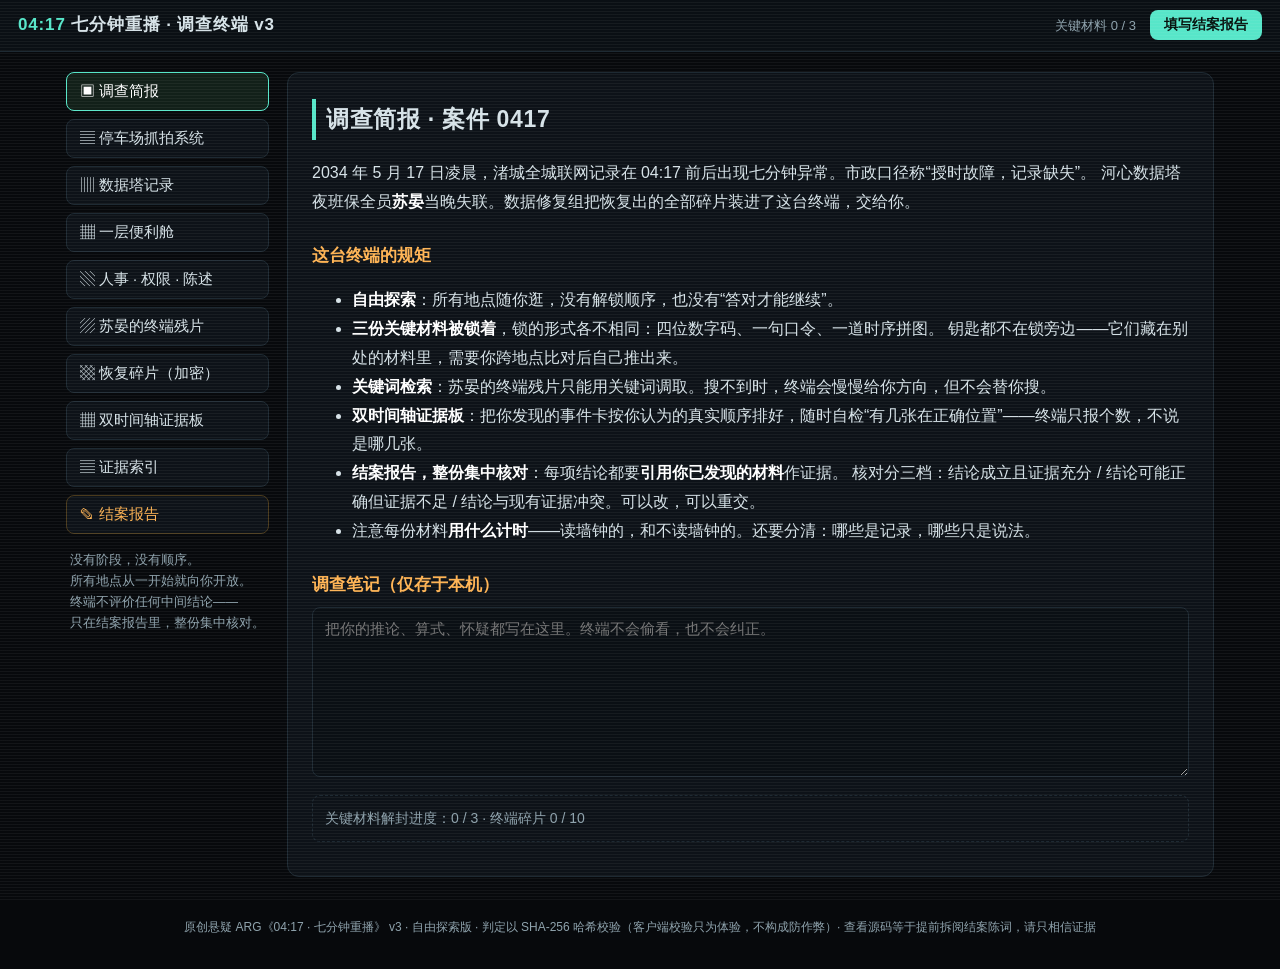
==== v3/index.html @ d012309f "Archive v3 under v3/ (same single file as root)" ====
<!DOCTYPE html>
<html lang="zh-CN">
<head>
<meta charset="UTF-8">
<meta name="viewport" content="width=device-width, initial-scale=1.0">
<title>04:17 ｜ 七分钟重播 v3 —— 自由探索式悬疑 ARG</title>
<style>
:root{
  --bg:#07090c; --panel:#0d1218; --line:#1e2a33; --ink:#d7e3e8; --dim:#8fa3ad;
  --teal:#57e6c9; --amber:#ffb454; --bad:#ff6b6b; --ok:#7dff9a; --mid:#ffd97a;
}
*{box-sizing:border-box}
body{margin:0;background:var(--bg);color:var(--ink);
  font-family:"Noto Serif SC","Songti SC","Noto Sans SC","PingFang SC","Microsoft YaHei",sans-serif;line-height:1.8}
.mono,table,input,pre,.brand,.nav,.btn,.opt,.chip{font-family:ui-monospace,"Noto Sans SC","PingFang SC",sans-serif}
.scanlines{position:fixed;inset:0;pointer-events:none;z-index:9;opacity:.05;
  background:repeating-linear-gradient(0deg,#fff 0 1px,transparent 1px 3px)}
.topbar{position:sticky;top:0;z-index:5;display:flex;justify-content:space-between;align-items:center;
  gap:12px;flex-wrap:wrap;background:#0a0f14;border-bottom:1px solid var(--line);padding:10px 18px}
.brand{font-weight:700;letter-spacing:.05em;font-size:17px}
.brand .clock{color:var(--teal);display:inline-block;min-width:5ch}
.brand .clock.glitching{color:var(--amber);text-shadow:2px 0 var(--bad),-2px 0 var(--teal);transform:skewX(-7deg)}
.topmeta{display:flex;gap:14px;align-items:center;color:var(--dim);font-size:13px}
.shell{display:flex;gap:18px;max-width:1180px;margin:0 auto;padding:20px 16px 40px;align-items:flex-start}
.side{display:flex;flex-direction:column;gap:8px;min-width:198px;position:sticky;top:64px}
.nav{text-align:left;background:var(--panel);color:var(--ink);border:1px solid var(--line);
  border-radius:8px;padding:9px 13px;font-size:14.5px;cursor:pointer}
.nav:hover{border-color:var(--teal)}
.nav.on{border-color:var(--teal);background:#122019;color:#fff}
.nav.warn{border-color:#4a3a1c;color:var(--amber)}
.side-note{color:var(--dim);font-size:12.5px;line-height:1.7;padding:8px 4px}
.main{flex:1;min-width:0;background:var(--panel);border:1px solid var(--line);border-radius:12px;padding:26px 24px}
.hidden{display:none!important}
h2{margin-top:0;font-size:23px;border-left:4px solid var(--teal);padding-left:10px;letter-spacing:.03em}
h3{font-size:16.5px;color:var(--amber);margin:24px 0 8px}
p{margin:8px 0}
.note{color:var(--dim);font-size:14px;border:1px dashed var(--line);border-radius:8px;padding:10px 12px}
strong{color:#fff}
textarea{width:100%;background:#0a0f14;border:1px solid var(--line);border-radius:8px;color:var(--ink);
  padding:10px 12px;font-size:14.5px;resize:vertical;line-height:1.7}
textarea:focus{outline:none;border-color:var(--teal)}
.table-scroll{overflow-x:auto;-webkit-overflow-scrolling:touch}
table{border-collapse:collapse;width:100%;font-size:13.5px;min-width:480px}
th,td{border:1px solid var(--line);padding:7px 9px;text-align:center}
th{background:#111a21;color:var(--teal)}
td.l,th.l{text-align:left}
.doc{background:#0a0f14;border:1px solid var(--line);border-radius:8px;padding:12px 16px;margin:10px 0}
.doc.inner{background:#0d141b}
.doc-title{color:var(--teal);font-size:13px;letter-spacing:.08em;margin:0 0 6px}
.doc p{margin:4px 0}
pre{white-space:pre-wrap;font-size:13.5px;margin:4px 0;line-height:1.65}
.options{display:grid;gap:8px}
.opt{text-align:left;background:#0a0f14;color:var(--ink);border:1px solid var(--line);
  border-radius:8px;padding:10px 14px;font-size:15px;cursor:pointer;line-height:1.6}
.opt:hover{border-color:var(--teal)}
.opt.sel{border-color:var(--teal);background:#122019;color:#fff}
.answer-row{display:flex;gap:10px;flex-wrap:wrap;align-items:center;margin:8px 0}
input{background:#0a0f14;border:1px solid var(--line);border-radius:8px;color:#fff;
  padding:10px 14px;font-size:16px;width:230px}
input:focus{outline:none;border-color:var(--teal)}
.btn{background:var(--teal);color:#06110d;border:0;border-radius:8px;
  padding:10px 22px;font-size:15px;font-weight:700;cursor:pointer}
.btn.small{padding:6px 14px;font-size:13.5px}
.btn.ghost{background:transparent;color:var(--dim);border:1px solid var(--line);font-weight:400}
.btn:hover{filter:brightness(1.1)}
button:focus-visible,input:focus-visible,textarea:focus-visible{outline:2px solid var(--amber);outline-offset:2px}
.btn-row{display:flex;gap:10px;margin-top:14px;flex-wrap:wrap}
.feedback{min-height:1.6em;font-weight:700}
.feedback.ok{color:var(--ok)} .feedback.err{color:var(--bad)} .feedback.mid{color:var(--mid)}
.hint{color:var(--amber);font-size:14px;border-left:3px solid var(--amber);padding-left:10px}
.ok-line{color:var(--ok);font-weight:700}
.seq-grid{display:grid;grid-template-columns:repeat(auto-fit,minmax(180px,1fr));gap:10px;margin:10px 0}
.seq-card{position:relative;background:#0a0f14;color:var(--ink);border:1px solid var(--line);
  border-radius:10px;padding:14px 12px;font-size:14.5px;cursor:pointer;text-align:left;line-height:1.55}
.seq-card span{color:var(--dim);font-size:12.5px}
.seq-card:hover{border-color:var(--teal)}
.seq-card.picked{border-color:var(--amber);background:#1a1408}
.seq-card .ord{position:absolute;top:6px;right:10px;color:var(--amber);font-weight:800;font-size:18px}
.frag{border-left:3px solid var(--teal)}
/* 证据引用 chips */
.cite-box{border:1px solid var(--line);border-radius:8px;padding:10px 12px;margin:8px 0 4px;background:#0a0f14}
.cite-box .cite-title{color:var(--dim);font-size:13px;margin:0 0 8px}
.chips{display:flex;flex-wrap:wrap;gap:7px}
.chip{background:#0d141b;color:var(--ink);border:1px solid var(--line);border-radius:999px;
  padding:4px 12px;font-size:13px;cursor:pointer}
.chip:hover{border-color:var(--teal)}
.chip.sel{border-color:var(--teal);background:#122019;color:#fff}
.chip:disabled{opacity:.38;cursor:not-allowed;text-decoration:line-through}
/* 时间轴 */
.lanes{border:1px solid var(--line);border-radius:10px;padding:12px 14px;background:#0a0f14;font-size:13.5px}
.lane{display:flex;align-items:center;gap:8px;margin:6px 0;flex-wrap:wrap}
.lane .tag{min-width:74px;color:var(--teal);font-weight:700}
.seg{border:1px solid var(--line);border-radius:6px;padding:2px 9px;color:var(--dim)}
.seg.hot{border-color:var(--amber);color:var(--amber)}
.seg.jump{border-color:var(--bad);color:var(--bad)}
.tl-grid{display:grid;grid-template-columns:repeat(auto-fit,minmax(200px,1fr));gap:10px;margin:10px 0}
.tl-card{background:#0a0f14;color:var(--ink);border:1px solid var(--line);border-radius:10px;
  padding:12px;font-size:14px;cursor:pointer;text-align:left;line-height:1.55}
.tl-card small{color:var(--dim);display:block;margin-top:4px;font-size:12.5px}
.tl-card:hover{border-color:var(--teal)}
.tl-card.placed{opacity:.35}
.tl-strip{display:flex;flex-direction:column;gap:8px;margin:10px 0}
.tl-item{display:flex;gap:10px;align-items:baseline;background:#101820;border:1px solid var(--amber);
  border-radius:8px;padding:9px 12px;font-size:14px;cursor:pointer;text-align:left;color:var(--ink);width:100%}
.tl-item .n{color:var(--amber);font-weight:800}
.tl-item small{color:var(--dim)}
/* 证据索引 */
.idx-row{display:flex;justify-content:space-between;gap:10px;border:1px solid var(--line);
  border-radius:8px;padding:9px 13px;margin:6px 0;font-size:14.5px;background:#0a0f14;flex-wrap:wrap}
.idx-row .st{font-size:12.5px;border-radius:999px;padding:1px 10px;border:1px solid var(--line);color:var(--dim)}
.idx-row .st.got{color:var(--ok);border-color:#2c5c3a}
.idx-row .st.lock{color:var(--amber);border-color:#4a3a1c}
/* 结案 */
.result-item{padding:9px 13px;border:1px solid var(--line);border-radius:8px;margin:6px 0;font-size:14.5px}
.result-item.ok{border-color:#2c5c3a;color:var(--ok)}
.result-item.mid{border-color:#5c532c;color:var(--mid)}
.result-item.no{border-color:#5c2c2c;color:var(--bad)}
.finale-box{border:2px solid var(--teal);border-radius:12px;padding:22px;margin-top:18px;background:#0c1712;position:relative}
.finale-box h3{color:var(--teal);margin-top:0}
.seal{display:inline-block;border:2px solid var(--amber);color:var(--amber);border-radius:8px;
  padding:6px 16px;font-weight:800;letter-spacing:.12em;transform:rotate(-2deg);margin:10px 0}
.verdict{border:1px solid var(--teal);border-radius:8px;padding:12px 16px;background:#0e1a15}
.foot{text-align:center;color:var(--dim);font-size:12px;padding:0 16px 30px}
@media (max-width:760px){
  .shell{flex-direction:column;padding:12px 10px 30px}
  .side{flex-direction:row;flex-wrap:nowrap;overflow-x:auto;position:static;min-width:0;width:100%;padding-bottom:4px}
  .nav{white-space:nowrap}
  .side-note{display:none}
  .main{padding:18px 14px;width:100%}
  table{min-width:440px}
  input{width:170px}
}
@media (prefers-reduced-motion: reduce){
  .scanlines{display:none}
}
</style>
</head>
<body>
<div class="scanlines" aria-hidden="true"></div>

<header class="topbar">
  <div class="brand"><span class="clock" id="title-clock">04:17</span> 七分钟重播 · 调查终端 v3</div>
  <div class="topmeta">
    <span id="mat-count">关键材料 0 / 3</span>
    <button class="btn small" data-goto="report">填写结案报告</button>
  </div>
</header>

<div class="shell">
  <nav class="side" aria-label="调查地点">
    <button class="nav on" data-goto="home">▣ 调查简报</button>
    <button class="nav" data-goto="parking">▤ 停车场抓拍系统</button>
    <button class="nav" data-goto="tower">▥ 数据塔记录</button>
    <button class="nav" data-goto="store">▦ 一层便利舱</button>
    <button class="nav" data-goto="people">▧ 人事 · 权限 · 陈述</button>
    <button class="nav" data-goto="messages">▨ 苏晏的终端残片</button>
    <button class="nav" data-goto="fragments">▩ 恢复碎片（加密）</button>
    <button class="nav" data-goto="timeline">▦ 双时间轴证据板</button>
    <button class="nav" data-goto="index">▤ 证据索引</button>
    <button class="nav warn" data-goto="report">✎ 结案报告</button>
    <div class="side-note">没有阶段，没有顺序。<br>所有地点从一开始就向你开放。<br>终端不评价任何中间结论——<br>只在结案报告里，整份集中核对。</div>
  </nav>

  <main class="main">

    <!-- ===== 简报 ===== -->
    <section class="view" id="view-home">
      <h2>调查简报 · 案件 0417</h2>
      <p>2034 年 5 月 17 日凌晨，渚城全城联网记录在 04:17 前后出现七分钟异常。市政口径称“授时故障，记录缺失”。
      河心数据塔夜班保全员<strong>苏晏</strong>当晚失联。数据修复组把恢复出的全部碎片装进了这台终端，交给你。</p>
      <h3>这台终端的规矩</h3>
      <ul>
        <li><strong>自由探索</strong>：所有地点随你逛，没有解锁顺序，也没有“答对才能继续”。</li>
        <li><strong>三份关键材料被锁着</strong>，锁的形式各不相同：四位数字码、一句口令、一道时序拼图。
        钥匙都不在锁旁边——它们藏在别处的材料里，需要你跨地点比对后自己推出来。</li>
        <li><strong>关键词检索</strong>：苏晏的终端残片只能用关键词调取。搜不到时，终端会慢慢给你方向，但不会替你搜。</li>
        <li><strong>双时间轴证据板</strong>：把你发现的事件卡按你认为的真实顺序排好，随时自检“有几张在正确位置”——终端只报个数，不说是哪几张。</li>
        <li><strong>结案报告，整份集中核对</strong>：每项结论都要<strong>引用你已发现的材料</strong>作证据。
        核对分三档：结论成立且证据充分 / 结论可能正确但证据不足 / 结论与现有证据冲突。可以改，可以重交。</li>
        <li>注意每份材料<strong>用什么计时</strong>——读墙钟的，和不读墙钟的。还要分清：哪些是记录，哪些只是说法。</li>
      </ul>
      <h3>调查笔记（仅存于本机）</h3>
      <textarea id="notes" rows="6" placeholder="把你的推论、算式、怀疑都写在这里。终端不会偷看，也不会纠正。" aria-label="调查笔记"></textarea>
      <p class="note" id="home-status">关键材料解封进度：0 / 3</p>
    </section>

    <!-- ===== 停车场 ===== -->
    <section class="view hidden" id="view-parking">
      <h2>停车场抓拍系统 · 塔下出口</h2>
      <p class="note">照片序号按快门实际触发顺序排列，连续无缺号。入场时刻由入口闸机打印在票卡上；
      票面时长由票卡芯片内的<strong>单调计时器</strong>独立记录，不读取出口墙钟。出口水印时间来自联网监控系统。</p>
      <div class="table-scroll">
      <table>
        <thead><tr><th>照片序号</th><th>车尾号</th><th>入场时刻</th><th>出口水印时间</th><th>票面时长</th></tr></thead>
        <tbody>
          <tr><td>#441</td><td>314</td><td>02:04</td><td>04:05</td><td>2 小时 01 分</td></tr>
          <tr><td>#442</td><td>902</td><td>03:31</td><td>04:13</td><td>0 小时 42 分</td></tr>
          <tr><td>#443</td><td>677</td><td>01:52</td><td>04:18</td><td>2 小时 26 分</td></tr>
          <tr><td>#444</td><td>518</td><td>02:47</td><td>04:23</td><td>1 小时 36 分</td></tr>
          <tr><td>#445</td><td>205</td><td>03:58</td><td>04:20</td><td>0 小时 29 分</td></tr>
          <tr><td>#446</td><td>846</td><td>00:47</td><td>04:21</td><td>3 小时 41 分</td></tr>
          <tr><td>#447</td><td>739</td><td>02:56</td><td>04:24</td><td>1 小时 35 分</td></tr>
        </tbody>
      </table>
      </div>
      <p class="note">系统附言：本日志为原始导出，修复组未做任何标注。这里发生了什么，由你判断。</p>
    </section>

    <!-- ===== 数据塔 ===== -->
    <section class="view hidden" id="view-tower">
      <h2>数据塔记录</h2>
      <h3>门禁摘要（联网墙钟，市政导出版）</h3>
      <div class="table-scroll">
      <table>
        <thead><tr><th>水印时间</th><th>位置</th><th class="l">事件</th></tr></thead>
        <tbody>
          <tr><td>04:20</td><td>B2 冷档案库门</td><td class="l">刷卡进入 · 卡 ID：苏晏-03</td></tr>
          <tr><td>04:20</td><td>保全室门</td><td class="l">签到未离开 · 卡 ID：苏晏-03</td></tr>
        </tbody>
      </table>
      </div>
      <p class="note">同一分钟，同一张卡，出现在两个地方。市政导出版到此为止——原始日志在「恢复碎片」里，被时序拼图锁着。
      另：市政通报，当日 05:00 全网授时已完成重同步。</p>

      <h3>A-01 保管格压力传感记录（设备本地日志，不读墙钟）</h3>
      <div class="doc"><pre>设备    : B2 冷档案库 · A-01 保管格压力传感器
记录    : 第一遍 04:20:31，格内压力由 184g 降至 0g，此后未恢复
附注    : 当晚 B2 门禁的进入记录，仅 04:20 一次（以原始日志索引为准）</pre></div>

      <h3>卡务制卡机本地日志（设备本地记录，未联网）</h3>
      <div class="doc"><pre>05-16 23:41:07  写入空白卡一张
写入 ID   : 苏晏-03
生成序列号 : SU03-B
操作工牌   : GH-01
附注      : 本机位于数据塔运维间，开启需当值工牌；日志保存在设备本地</pre></div>

      <h3>市政维护现行记录（节选 · 滨江防洪闸）</h3>
      <div class="table-scroll">
      <table>
        <thead><tr><th class="l">条目</th><th class="l">现行内容</th><th>签字</th><th>日期</th></tr></thead>
        <tbody>
          <tr><td class="l">3 号闸阀芯检查</td><td class="l">检查合格</td><td>顾衡</td><td>2033-11-05（回填）</td></tr>
          <tr><td class="l">5 号闸年度巡检</td><td class="l">已完成</td><td>顾衡</td><td>2033-11-05（回填）</td></tr>
        </tbody>
      </table>
      </div>
      <p class="note">这份记录在市政系统里放了一年多。没有人觉得它有什么不对。</p>

      <h3>货运电梯运行记录（电梯本地计数器，不读墙钟）</h3>
      <div class="doc"><p>当晚 04:17–04:31 区间（以便利舱机械挂钟为参照）：货运电梯由 B2 上行至 1 层，<strong>共运行 1 次</strong>。其余时间无运行记录。</p></div>
      <h3>运维备忘（值班室白板拍照转录）</h3>
      <div class="doc"><p>“连续性回滚演练”命令（CLOCK / CONTINUITY-DRILL）为紧急维护命令：执行后全城联网墙钟回滚指定秒数。
      该命令只能在固定终端 OPS-03 上以<strong>虹膜＋工牌双因子</strong>执行，无远程通道。——运维组，3 月例行培训纪要</p></div>
    </section>

    <!-- ===== 便利舱 ===== -->
    <section class="view hidden" id="view-store">
      <h2>一层便利舱</h2>
      <h3>店主备忘（陈默的手机备忘录，当晚）</h3>
      <div class="doc"><p>店里的挂钟是机械的，上发条那种，从不联网，今晚走字正常。<br>
      后间今晚借给一位熟客避一避，别问，别记名。<br>17 号柜的东西被修复组贴封了，说是要等调查员来开。</p></div>
      <h3>17 号储物柜（修复组封存中）</h3>
      <div class="doc">
        <p>柜门贴有修复组封条。封存说明写道：</p>
        <p class="note">“本柜解封码由封存系统按规则生成：四位数字，等于<strong>停车场 #445 号车辆的真实离场时刻</strong>（HHMM）。
        算不出真实时刻的人，打不开这只柜子。此规则于封存当时设定，与租用人无关。”</p>
        <div id="locker-lock">
          <div class="answer-row">
            <input id="locker-code" inputmode="numeric" maxlength="4" placeholder="四位解封码" aria-label="17 号柜解封码">
            <button class="btn" id="btn-locker">解封</button>
            <button class="btn ghost" data-hint="locker">提示</button>
          </div>
          <p class="hint hidden" data-hint-text="locker"></p>
          <p class="feedback" id="fb-locker" role="status"></p>
        </div>
        <div id="locker-open" class="hidden">
          <p class="ok-line">■ 已解封 · 关键材料 1 / 3</p>
          <div class="doc inner">
            <p class="doc-title">物品 1 —— 手写记录卡（字迹经核验为苏晏）</p>
            <p>“原件在第一遍 04:20 被人用克隆卡从 B2 冷档案库取走。我把副本放进 17 号柜。
            如果我没能回来：别信墙钟，信不读墙钟的东西。”</p>
          </div>
          <div class="doc inner">
            <p class="doc-title">物品 2 —— 审计片副本 · 附带元数据（芯片本地单调计数记录）</p>
            <pre>指令      : CLOCK / CONTINUITY-DRILL（连续性回滚演练）
参数      : 回滚 420 秒
执行时刻  : 对应第一遍墙钟 04:24:00
执行席位  : OPS-03（数据塔主管室固定终端）
双因子    : 虹膜 + 工牌，均通过（工牌编号 GH-01）</pre>
          </div>
          <div class="doc inner">
            <p class="doc-title">物品 3 —— 审计片副本 · 内容摘录（A-01 原始维护记录）</p>
            <pre>条目      : 滨江防洪闸 3 号闸阀芯检查
原始结果  : 裂纹，未更换，待汛后处理
责任签字  : （空白）
完整性    : 副本内容哈希与保全登记簿中 A-01 的登记哈希一致
            ——副本即原件之内容，可作比对</pre>
          </div>
        </div>
      </div>
    </section>

    <!-- ===== 人事 ===== -->
    <section class="view hidden" id="view-people">
      <h2>人事 · 权限 · 陈述</h2>
      <h3>当晚权限表（人事系统导出，未经联网墙钟处理）</h3>
      <div class="table-scroll">
      <table>
        <thead><tr><th>姓名</th><th>身份</th><th>工牌编号</th><th>OPS-03 虹膜登记</th><th class="l">备注</th></tr></thead>
        <tbody>
          <tr><td>顾衡</td><td>数据塔运维主管</td><td>GH-01</td><td>✔ 登记人（当晚唯一）</td><td class="l">座车为塔方运维车，尾号 205</td></tr>
          <tr><td>赵启明</td><td>夜班保安</td><td>ZQ-04</td><td>✘</td><td class="l">当晚巡逻区为 B2 与货运电梯井道口</td></tr>
          <tr><td>陈默</td><td>一层便利舱店员</td><td>—</td><td>✘</td><td class="l">无数据塔终端权限</td></tr>
          <tr><td>苏晏</td><td>夜班保全员</td><td>SY-03</td><td>✘</td><td class="l">门禁卡 ID 苏晏-03（序列号 SU03-A），仅发卡一张；有 B2 门禁，无 OPS-03 权限</td></tr>
        </tbody>
      </table>
      </div>
      <h3>05-16 夜班值班表（人事系统导出）</h3>
      <div class="doc"><pre>运维间   : 顾衡
保全室   : 苏晏
巡逻     : 赵启明
便利舱   : 陈默（非塔方人员，店铺自营）</pre></div>
      <h3>三份陈述（修复组整理，原文）</h3>
      <div class="doc"><p class="doc-title">顾衡（运维主管）</p>
        <p>“监控显示我的车 04:20 就离场了。回滚是 04:24 才触发的——我那时早就不在塔内，不可能碰 OPS-03。”</p></div>
      <div class="doc"><p class="doc-title">赵启明（夜班保安）</p>
        <p>“04:17 到 04:31 之间，货运电梯从 B2 上到 1 层，只动过一次。我在井道口听得清清楚楚。”</p></div>
      <div class="doc"><p class="doc-title">陈默（便利舱店员）</p>
        <p>“店里的挂钟是机械的，不联网。它指着 04:31 的时候，苏晏从后门进来，躲进了后间。
        她说原件被拿走了，副本在 17 号柜。”</p></div>
      <p class="note">陈述只是陈述。终端不会告诉你谁在说谎——去和材料对。</p>
    </section>

    <!-- ===== 终端残片检索 ===== -->
    <section class="view hidden" id="view-messages">
      <h2>苏晏的终端残片 · 关键词检索</h2>
      <p class="note">她的个人终端只抢救出一批碎片，无法按时间浏览，只能用<strong>关键词</strong>调取：
      输入一个词，命中的碎片会浮出来。可以搜人名、物品、地点、设备，或者她会在意的词。
      正文里出现过的词，同样算命中。</p>
      <div class="answer-row">
        <input id="search-word" placeholder="输入关键词，如：审计片" aria-label="检索关键词">
        <button class="btn" id="btn-search">检索</button>
      </div>
      <p class="feedback" id="fb-search" role="status"></p>
      <p class="hint hidden" id="search-hint"></p>
      <div id="frag-list"></div>
    </section>

    <!-- ===== 恢复碎片 ===== -->
    <section class="view hidden" id="view-fragments">
      <h2>恢复碎片（加密）</h2>

      <div class="doc">
        <p class="doc-title">碎片 A —— suyan_memo.enc（苏晏的加密备忘）</p>
        <div id="memo-lock">
          <p>口令是<strong>一个名词</strong>。她把口令的线索留在别处了——也许在她自己的碎片里，也许在某份材料的第一行。</p>
          <div class="answer-row">
            <input id="memo-pass" placeholder="输入口令" aria-label="备忘口令">
            <button class="btn" id="btn-memo">解密</button>
            <button class="btn ghost" data-hint="memo">提示</button>
          </div>
          <p class="hint hidden" data-hint-text="memo"></p>
          <p class="feedback" id="fb-memo" role="status"></p>
        </div>
        <div id="memo-open" class="hidden">
          <p class="ok-line">■ 已解密 · 关键材料 2 / 3</p>
          <p>“门禁报警的时候我就在保全室——我的卡却在同一分钟进了 B2。有人拿着我的第二张脸。<br>
          保管格的压力记录我看过了：原件在第一遍 04:20 被拿走，前后只差几十秒，当晚再没有第二次进入。<br>
          副本是我昨晚按规程做的例行备份，一直锁在保全室保险格里。出事之后，我把它带出来，放进 17 号柜，手写卡压在下面。<br>
          如果我失联：先去问那个<strong>从不读墙钟的东西</strong>，它记得真正的时刻；
          再去敲便利舱的后门——货运梯只响一次的话，上去的就是我。我若出得去，只会去陈默那儿。”</p>
        </div>
      </div>

      <div class="doc">
        <p class="doc-title">碎片 B —— B2 原始门禁日志（时序拼图锁）</p>
        <div id="seq-lock">
          <p>原始日志的索引被打乱了。修复组确认下面<strong>四件事都真实发生过</strong>，但顺序记录损坏。
          请按<strong>真实发生的先后</strong>依次点选四张事件卡，再校验顺序——顺序对了，日志才会展开。</p>
          <div class="seq-grid" id="seq-grid">
            <button class="seq-card" data-ev="e2">尾号 205 运维车离场<br><span>出口水印显示 04:20</span></button>
            <button class="seq-card" data-ev="e4">回滚指令在 OPS-03 上执行<br><span>第一遍墙钟 04:24</span></button>
            <button class="seq-card" data-ev="e3">尾号 205 运维车入场<br><span>入场时刻 03:58</span></button>
            <button class="seq-card" data-ev="e1">克隆卡打开 B2 冷档案库<br><span>第一遍墙钟 04:20</span></button>
          </div>
          <div class="btn-row">
            <button class="btn" id="btn-seq">校验顺序</button>
            <button class="btn ghost" id="btn-seq-reset">重选</button>
            <button class="btn ghost" data-hint="seq">提示</button>
          </div>
          <p class="hint hidden" data-hint-text="seq"></p>
          <p class="feedback" id="fb-seq" role="status"></p>
        </div>
        <div id="seq-open" class="hidden">
          <p class="ok-line">■ 顺序成立 · 关键材料 3 / 3</p>
          <pre>04:20:07（第一遍） B2 门禁 · 刷卡进入
  卡 ID：苏晏-03   卡序列号：SU03-B
04:20:07（第一遍） 保全室门禁 · 签到未离开
  卡 ID：苏晏-03   卡序列号：SU03-A
附注：当晚 B2 门禁进入记录仅此一次。
卡务附注：苏晏名下仅发卡 SU03-A 一张。
SU03-B 不在发卡名册中——它是一张克隆卡。</pre>
        </div>
      </div>
    </section>

    <!-- ===== 双时间轴证据板 ===== -->
    <section class="view hidden" id="view-timeline">
      <h2>双时间轴证据板</h2>
      <p>这块板子只做一件事：让你亲手把事件放回<strong>真实时间</strong>里。两条轴先看清楚——</p>
      <div class="lanes" aria-label="双时间轴示意">
        <div class="lane"><span class="tag">真实时间</span>
          <span class="seg">04:17</span><span class="seg">04:20</span><span class="seg">04:24</span>
          <span class="seg">04:27</span><span class="seg">04:31</span><span class="seg">→ 从不回头</span></div>
        <div class="lane"><span class="tag">联网墙钟</span>
          <span class="seg">04:17</span><span class="seg">04:20</span><span class="seg hot">04:24</span>
          <span class="seg jump">↩ 跳回 04:17</span><span class="seg">04:20（ again ）</span><span class="seg">04:24</span></div>
        <p class="note" style="margin:8px 0 0">同一块墙钟上的“04:20”，可能属于两个不同的真实时刻。把下面的卡排进真实时间时，先问每一张：它用的是哪一根轴？</p>
      </div>
      <h3>证据卡（只显示你已发现的）</h3>
      <div class="tl-grid" id="tl-pool"></div>
      <p class="note" id="tl-locked-note"></p>
      <h3>你的重建（点卡片加入，点已排卡片可取下）</h3>
      <div class="tl-strip" id="tl-strip"></div>
      <div class="btn-row">
        <button class="btn" id="btn-tl-check">索引比对</button>
        <button class="btn ghost" id="btn-tl-wall">切换：墙钟视角</button>
        <button class="btn ghost" id="btn-tl-clear">清空重建</button>
      </div>
      <p class="feedback" id="fb-tl" role="status"></p>
    </section>

    <!-- ===== 证据索引 ===== -->
    <section class="view hidden" id="view-index">
      <h2>证据索引</h2>
      <p class="note">这里只登记材料的<strong>状态</strong>，不登记结论。哪些已经在你手里，哪些还锁着，一眼看清。</p>
      <div id="idx-list"></div>
      <h3>尚未解决的调查问题</h3>
      <div class="doc"><p>· 克隆卡是谁、用什么制造的？<br>
      · A-01 原件在哪一分钟、被哪次进入取走？<br>
      · 回滚的双因子，属于谁？<br>
      · 审计片原件的内容，和市政现行记录差在哪里？<br>
      · 苏晏最后被确认的位置在哪里？证据能走到哪一步？</p></div>
      <p class="note" id="idx-assoc">事件关联：尚未在证据板上建立。</p>
    </section>

    <!-- ===== 结案报告 ===== -->
    <section class="view hidden" id="view-report">
      <h2>结案报告 · 整份集中核对</h2>
      <p class="note" id="report-status">每项研判由两部分组成：<strong>结论</strong>＋<strong>证据引用</strong>（只能引用你已经发现的材料，未发现的会标出来）。
      提交前终端不评价任何一项；提交后整份一起核对，分三档：成立·证据充分 / 可能正确·证据不足 / 与证据冲突。
      可以修改、可以重交。只有六项全部“成立·证据充分”，案件才会结案。</p>

      <h3>研判一：这七分钟里，时间到底出了什么问题？</h3>
      <div class="options" data-group="q1">
        <button class="opt" data-t="q1a-8f3">全市时间停摆了七分钟，所有记录因此缺失一段</button>
        <button class="opt" data-t="q1b-2c9">有人删除了七分钟的记录，时间本身正常流逝</button>
        <button class="opt" data-t="q1c-7d1">联网墙钟被回滚了七分钟，同一段时间在记录里出现了两次</button>
        <button class="opt" data-t="q1d-5e6">所有设备同时走慢了，七分钟被均匀地拉长了</button>
      </div>
      <div class="cite-box" data-cite="q1"></div>

      <h3>研判二：停车场 #445（尾号 205）的真实离场时刻是？</h3>
      <div class="answer-row"><input id="r-time" inputmode="numeric" maxlength="6" placeholder="例：05:06" aria-label="真实离场时刻"></div>
      <div class="cite-box" data-cite="q2"></div>

      <h3>研判三：触发回滚、并使用克隆卡取走审计片的人，是谁？</h3>
      <div class="options" data-group="culprit">
        <button class="opt" data-t="p-g-41x">顾衡</button>
        <button class="opt" data-t="p-c-09m">陈默</button>
        <button class="opt" data-t="p-z-77q">赵启明</button>
        <button class="opt" data-t="p-s-23w">苏晏</button>
      </div>
      <div class="cite-box" data-cite="q3"></div>

      <h3>研判四：顾衡的陈述被哪条证据击穿？</h3>
      <div class="options" data-group="contra">
        <button class="opt" data-t="c-b-84n">他名下根本没有车，座车记录是伪造的</button>
        <button class="opt" data-t="c-a-61r">他的车并非真实 04:20 离场——真实离场在回滚触发之后，他当时仍在塔内</button>
        <button class="opt" data-t="c-c-35k">OPS-03 其实不需要虹膜，任何人都能操作</button>
        <button class="opt" data-t="c-d-92w">货运电梯当晚其实动过两次，与保安的说法冲突</button>
      </div>
      <div class="cite-box" data-cite="q4"></div>

      <h3>研判五：根据现有证据，苏晏最后能够确认的下落是？</h3>
      <div class="options" data-group="where">
        <button class="opt" data-t="w-a-19e">她已经在当晚乘车离开了渚城</button>
        <button class="opt" data-t="w-c-58b">04:31（机械挂钟）她进入了一层便利舱后间——这是她最后被确认的位置；之后去向，现有证据未及</button>
        <button class="opt" data-t="w-b-44t">她被关在 B2 冷档案库里</button>
        <button class="opt" data-t="w-d-67p">她当晚根本不在数据塔，陈述是编造的</button>
      </div>
      <div class="cite-box" data-cite="q5"></div>

      <h3>研判六：被取走的原件是什么，为什么值得偷？</h3>
      <div class="options" data-group="motive">
        <button class="opt" data-t="m-b-28f">数据塔的备用授时密钥，可用于再次回滚全城墙钟</button>
        <button class="opt" data-t="m-a-73d">原始审计片——它能证明顾衡篡改过滨江防洪闸的维护记录</button>
        <button class="opt" data-t="m-c-91h">苏晏的私人备份盘，里面是她的辞职信与日记</button>
        <button class="opt" data-t="m-d-55q">一笔未登记的现金，藏在冷档案库的保险格里</button>
      </div>
      <div class="cite-box" data-cite="q6"></div>

      <div class="btn-row"><button class="btn" id="btn-report">提交结案报告（整份核对）</button></div>
      <div id="report-result"></div>

      <div id="finale" class="hidden">
        <div class="finale-box">
          <h3>结案陈词</h3>
          <p>先说那天晚上的前夜：23:41，运维间的制卡机被 GH-01 号工牌开启，写出一张不存在于名册的卡——SU03-B。</p>
          <p>04:20:07，这张卡刷开了 B2 冷档案库；24 秒后，A-01 保管格空了。当晚 B2 只进过这一次人。
          同一分钟，苏晏本人正持着真卡站在保全室里。她看着报警，明白了：有人拿着她的第二张脸。</p>
          <p>04:24:00，顾衡在 OPS-03 上以自己的虹膜与工牌触发回滚 420 秒——不是为了偷东西，东西已经偷完了；
          是为了让全城的墙钟把这晚说乱。他赌的是：当 04:20 出现两次，谁也分不清哪一次是真的。
          他算漏了不读墙钟的东西：票卡里的单调计时器说，他的车真实离场于 <strong>04:27</strong>，在回滚之后。他当时就在塔内。</p>
          <p>他要销毁的原始审计片上写着：滨江防洪闸 3 号闸阀芯，裂纹，未更换，签字栏空白。
          而市政系统里躺着的现行版本写着“检查合格”，签着他的名字，日期回填在一年前汛期的伤口上。
          他不知道副本按规程早就存在，更不知道副本的哈希还登记在保全簿里——销毁原件，销毁不了内容。</p>
          <p>苏晏活着走出了那座塔：货运梯只响了一次，机械挂钟指着 04:31，她进了便利舱后间。
          那是她<strong>最后被确认的位置</strong>。再往后，她去了哪里，终端里没有任何材料能够回答——
          这一次，缺席的记录不是谎言，是她留给自己的路。</p>
          <div class="seal">结案 · 0417-0427</div>
          <p class="verdict">时间没有消失过。说谎的从来不是时间，是看着墙钟说话的人。</p>
        </div>
      </div>
      <div class="btn-row"><button class="btn ghost" id="btn-reset">清除全部进度，重新调查</button></div>
    </section>

  </main>
</div>

<footer class="foot">原创悬疑 ARG《04:17 · 七分钟重播》 v3 · 自由探索版 · 判定以 SHA-256 哈希校验（客户端校验只为体验，不构成防作弊）· 查看源码等于提前拆阅结案陈词，请只相信证据</footer>

<script>
"use strict";
/* 《04:17 · 七分钟重播》v3 自由探索版
   判定仅以 SHA-256 哈希校验（Web Crypto 优先，缺失时用内置纯 JS 实现回退）。
   客户端校验只为游玩体验，不构成防作弊——这一点如实写在页脚。 */
const HASH = {
  code:    "e4782cfc2b471cd4e24686f692188416d8a313cccb62679dc08c348447c2507b",
  pass:    "7116ee77844e2dadaa1d70ca054feca88e4c8fb8f2f437499f40c1ccd5d3fc5f",
  seq:     "9e41806aa4399769c6d3c5acb78ce796596780d8ff361f883bad37f66952df79",
  q1:      "7691320f6a991d3ec7aa264cbdf12ae49e19b5d68f0d855b4b162f9a009fe713",
  culprit: "740387eac428a02387eec17bf42f4d886df55b65e3ac26189764f15925950c0d",
  contra:  "11c69a840e03f2e7c40f29874551ebc5de0ffbed4dd7a405790970dacaa2e035",
  where:   "30c9d39c81b563050729c03d81c7c0b3002b7751cced2a417189b078e33b890a",
  motive:  "ceae101aaa078e14d8b14724ccecae16a54931f776808bed8f05f16330266259"
};
const HINTS = {
  locker: ["码不在柜子上，在停车场日志里。",
           "#445 的入场时刻＋票面时长，等于它的真实离场时刻。把那个时刻去掉冒号，就是四位码。"],
  memo:   ["去「苏晏的终端残片」里搜一搜“口令”。",
           "从不读墙钟、只管自己往前走的东西——停车场日志的说明里，第一行就写了它的名字，五个字。"],
  seq:    ["先排死时刻：03:58 入场一定最早；第一遍的 04:20 在 04:24 之前。",
           "只剩离场卡的位置是活的：它的水印是假的。用停车场日志把真实时刻算出来——它落在回滚之后。"]
};
const FRAGS = [
  { id: "M-02", cat: "物品", keys: ["审计片", "原件", "副本", "A-01", "编号"], text: "例行巡检时我数过，冷档案库的审计片一共三块，原件编号 A-01。谁要是动它，保全规程要求我先保副本——我一直照做。" },
  { id: "M-05", cat: "人物", keys: ["顾衡", "主管", "运维", "权限"], text: "主管今晚第三次路过保全室，问的都是回滚演练的权限。他说只是例行确认。可那道命令，三年没人动过了。" },
  { id: "M-07", cat: "物品", keys: ["克隆卡", "第二张", "卡", "假卡", "复制"], text: "我的卡尾号是 03，只发过一张。可门禁报警跳出来的，也是 03。这个世界上，不该有第二张 03。" },
  { id: "M-09", cat: "异常", keys: ["墙钟", "挂钟", "时钟", "时间", "钟表", "表"], text: "别信墙钟。它是全城最听话的东西——谁都能让它改口。" },
  { id: "M-11", cat: "异常", keys: ["口令", "密码", "备忘"], text: "备忘的口令，我设成了那个从不读墙钟、只管自己往前走的东西的名字。五个字。它今晚也在停车场值班。" },
  { id: "M-13", cat: "地点", keys: ["陈默", "便利舱", "后门", "后间", "店员"], text: "陈默的后间有一张行军床，她说那是给值夜的人留的。我希望永远用不上它。" },
  { id: "M-15", cat: "事件", keys: ["电梯", "货运", "货运梯", "计数器"], text: "货运梯的计数器是机械的。它响一次，就是一次，不会因为谁改了墙钟，就变成零次。" },
  { id: "M-17", cat: "事件", keys: ["回滚", "演练", "虹膜", "双因子"], text: "回滚演练的命令只能在 OPS-03 上按，虹膜加卡，缺一不可。当晚的虹膜名单——人事表上写着呢。" },
  { id: "M-19", cat: "物品", keys: ["防洪闸", "滨江", "汛期", "维护", "记录"], text: "A-01 里存的是滨江防洪闸的维护原始记录。去年汛期那次险情之后，有人很希望这份记录“不存在”。" },
  { id: "M-21", cat: "事件", keys: ["制卡", "制卡机", "读卡头", "运维间"], text: "运维间的制卡机上周检修过，主管说读卡头老化。那台机器平时落灰——半夜里，谁会去开它呢？" }
];
const MATS = [
  { id: "park",   t: "停车场抓拍日志", src: "停车场" },
  { id: "gate",   t: "门禁摘要（市政导出版）", src: "数据塔" },
  { id: "press",  t: "A-01 保管格压力传感记录", src: "数据塔" },
  { id: "card",   t: "卡务制卡机本地日志", src: "数据塔" },
  { id: "city",   t: "市政维护现行记录", src: "数据塔" },
  { id: "people", t: "权限表 · 值班表 · 三份陈述", src: "人事" },
  { id: "elev",   t: "货运电梯运行记录", src: "数据塔" },
  { id: "msgs",   t: "苏晏的终端残片", src: "终端检索", disc: () => S.found.length > 0 },
  { id: "locker", t: "17 号柜材料（手写卡 / 元数据 / 审计片摘录）", src: "便利舱", disc: () => S.u.locker },
  { id: "memo",   t: "苏晏的加密备忘", src: "恢复碎片", disc: () => S.u.memo },
  { id: "raw",    t: "B2 原始门禁日志", src: "恢复碎片", disc: () => S.u.raw }
];
const TLC = [
  { id: "tc0", rank: 0, need: null, title: "制卡机写入一张空白卡", det: "05-16 23:41 · 序列号 SU03-B · 操作工牌 GH-01（制卡机日志）", wall: "异常发生之前，墙钟与真实时间一致" },
  { id: "tc1", rank: 1, need: null, title: "尾号 205 运维车入场", det: "03:58 · 停车场入口票卡打印", wall: "异常发生之前，墙钟与真实时间一致" },
  { id: "tc2", rank: 2, need: "raw", title: "克隆卡刷开 B2 冷档案库", det: "第一遍墙钟 04:20:07 · 卡序列号 SU03-B（原始日志）", wall: "墙钟视角：04:20（第一遍）" },
  { id: "tc3", rank: 3, need: null, title: "A-01 保管格压力归零", det: "第一遍 04:20:31 · 压力传感本地记录", wall: "墙钟视角：04:20（第一遍），与上一张相差 24 秒" },
  { id: "tc4", rank: 4, need: "locker", title: "OPS-03 执行回滚 420 秒", det: "第一遍墙钟 04:24:00 · 审计片副本元数据", wall: "墙钟视角：04:24 → 跳回 04:17，分界点在此" },
  { id: "tc5", rank: 5, need: null, title: "尾号 205 运维车离场", det: "出口水印 04:20 · 票面计时 29 分钟（停车场日志）", wall: "墙钟视角：04:20（第二遍）——与克隆卡那张同为 04:20，却不是同一分钟" },
  { id: "tc6", rank: 6, need: null, title: "货运电梯 B2 → 1 层，运行一次", det: "电梯本地计数 · 04:17–04:31 窗口内仅此一次", wall: "不读墙钟：计数器只认次数" },
  { id: "tc7", rank: 7, need: null, title: "苏晏进入便利舱后间", det: "机械挂钟 04:31 · 陈默陈述", wall: "机械挂钟不联网：它指的 04:31 就是真实时间" }
];
const REQ = {
  q1: { any: ["park", "locker"], min: 1 },
  q2: { must: ["park"] },
  q3: { any: ["locker", "card", "raw", "people", "park"], min: 2 },
  q4: { must: ["park"] },
  q5: { must: ["people"] },
  q6: { any: ["locker", "msgs19"], min: 1 }
};

/* —— SHA-256：Web Crypto 优先，纯 JS 回退 —— */
const SHAK = [0x428a2f98,0x71374491,0xb5c0fbcf,0xe9b5dba5,0x3956c25b,0x59f111f1,0x923f82a4,0xab1c5ed5,0xd807aa98,0x12835b01,0x243185be,0x550c7dc3,0x72be5d74,0x80deb1fe,0x9bdc06a7,0xc19bf174,0xe49b69c1,0xefbe4786,0x0fc19dc6,0x240ca1cc,0x2de92c6f,0x4a7484aa,0x5cb0a9dc,0x76f988da,0x983e5152,0xa831c66d,0xb00327c8,0xbf597fc7,0xc6e00bf3,0xd5a79147,0x06ca6351,0x14292967,0x27b70a85,0x2e1b2138,0x4d2c6dfc,0x53380d13,0x650a7354,0x766a0abb,0x81c2c92e,0x92722c85,0xa2bfe8a1,0xa81a664b,0xc24b8b70,0xc76c51a3,0xd192e819,0xd6990624,0xf40e3585,0x106aa070,0x19a4c116,0x1e376c08,0x2748774c,0x34b0bcb5,0x391c0cb3,0x4ed8aa4a,0x5b9cca4f,0x682e6ff3,0x748f82ee,0x78a5636f,0x84c87814,0x8cc70208,0x90befffa,0xa4506ceb,0xbef9a3f7,0xc67178f2];
function sha256Bytes(bytes) {
  const rotr = (x, n) => (x >>> n) | (x << (32 - n));
  let h0=0x6a09e667,h1=0xbb67ae85,h2=0x3c6ef372,h3=0xa54ff53a,h4=0x510e527f,h5=0x9b05688c,h6=0x1f83d9ab,h7=0x5be0cd19;
  const l = bytes.length;
  const withPad = new Uint8Array((((l + 8) >> 6) + 1) << 6);
  withPad.set(bytes); withPad[l] = 0x80;
  const dv = new DataView(withPad.buffer);
  dv.setUint32(withPad.length - 4, l * 8, false);
  const w = new Int32Array(64);
  for (let blk = 0; blk < withPad.length; blk += 64) {
    for (let i = 0; i < 16; i++) w[i] = dv.getInt32(blk + i * 4, false);
    for (let i = 16; i < 64; i++) {
      const s0 = rotr(w[i-15], 7) ^ rotr(w[i-15], 18) ^ (w[i-15] >>> 3);
      const s1 = rotr(w[i-2], 17) ^ rotr(w[i-2], 19) ^ (w[i-2] >>> 10);
      w[i] = (w[i-16] + s0 + w[i-7] + s1) | 0;
    }
    let a=h0,b=h1,c=h2,d=h3,e=h4,f=h5,g=h6,hh=h7;
    for (let i = 0; i < 64; i++) {
      const S1 = rotr(e, 6) ^ rotr(e, 11) ^ rotr(e, 25);
      const ch = (e & f) ^ (~e & g);
      const t1 = (hh + S1 + ch + SHAK[i] + w[i]) | 0;
      const S0 = rotr(a, 2) ^ rotr(a, 13) ^ rotr(a, 22);
      const mj = (a & b) ^ (a & c) ^ (b & c);
      const t2 = (S0 + mj) | 0;
      hh=g; g=f; f=e; e=(d+t1)|0; d=c; c=b; b=a; a=(t1+t2)|0;
    }
    h0=(h0+a)|0; h1=(h1+b)|0; h2=(h2+c)|0; h3=(h3+d)|0; h4=(h4+e)|0; h5=(h5+f)|0; h6=(h6+g)|0; h7=(h7+hh)|0;
  }
  return [h0,h1,h2,h3,h4,h5,h6,h7].map(h => (h >>> 0).toString(16).padStart(8, "0")).join("");
}
async function hashText(text) {
  const bytes = new TextEncoder().encode(text);
  if (window.crypto && crypto.subtle) {
    try {
      const buf = await crypto.subtle.digest("SHA-256", bytes);
      return [...new Uint8Array(buf)].map(b => b.toString(16).padStart(2, "0")).join("");
    } catch (e) { /* 落回纯 JS 实现 */ }
  }
  return sha256Bytes(bytes);
}
const digits4 = (v) => (String(v).replace(/\D/g, "").padStart(4, "0")).slice(-4);

/* —— 状态（含 v2 → v3 迁移） —— */
const KEY3 = "arg0417-v3", KEY2 = "arg0417-v2";
let S = { u: { locker: false, memo: false, raw: false }, found: [], notes: "", best: 0, tl: [], tlDone: false, cite: {} };
try {
  const v3 = JSON.parse(localStorage.getItem(KEY3));
  if (v3) Object.assign(S, v3);
  else {
    const v2 = JSON.parse(localStorage.getItem(KEY2));
    if (v2) { // 安全迁移：只搬运解锁状态、已发现碎片与笔记
      if (v2.u) S.u = { locker: !!v2.u.locker, memo: !!v2.u.memo, raw: !!v2.u.raw };
      if (Array.isArray(v2.found)) S.found = v2.found.filter(id => FRAGS.some(f => f.id === id));
      if (typeof v2.notes === "string") S.notes = v2.notes;
    }
  }
} catch (e) {}
const $ = (s) => document.querySelector(s);
const $$ = (s) => [...document.querySelectorAll(s)];
function save() { try { localStorage.setItem(KEY3, JSON.stringify(S)); } catch (e) {} }
function feedback(id, ok, msg) {
  const el = $(id); if (!el) return;
  el.textContent = msg;
  el.className = "feedback " + (ok === true ? "ok" : ok === "mid" ? "mid" : "err");
}
function matCount() { return Object.values(S.u).filter(Boolean).length; }
function discovered(m) { return m.disc ? m.disc() : true; }
</script>

<script>
"use strict";
/* —— 渲染 —— */
function render() {
$("#mat-count").textContent = "关键材料 " + matCount() + " / 3";
$("#home-status").textContent = "关键材料解封进度：" + matCount() + " / 3 · 终端碎片 " +
S.found.length + " / " + FRAGS.length + (S.best? " · 结案报告历史最佳（成立·充分）：" + S.best + " / 6": "");
$("#locker-lock").classList.toggle("hidden", S.u.locker);
$("#locker-open").classList.toggle("hidden",!S.u.locker);
$("#memo-lock").classList.toggle("hidden", S.u.memo);
$("#memo-open").classList.toggle("hidden",!S.u.memo);
$("#seq-lock").classList.toggle("hidden", S.u.raw);
$("#seq-open").classList.toggle("hidden",!S.u.raw);
renderFrags(); renderTimeline(); renderIndex(); renderCites();
}
function goto(view) {
$$(".view").forEach(v => v.classList.add("hidden"));
const el = $("#view-" + view); if (el) el.classList.remove("hidden");
$$(".nav").forEach(n => n.classList.toggle("on", n.dataset.goto === view));
window.scrollTo({ top: 0, behavior: "smooth"});
}
document.addEventListener("click", (e) => {
const g = e.target.closest("[data-goto]");
if (g) goto(g.dataset.goto);
});
const notesEl = $("#notes");
notesEl.value = S.notes || "";
notesEl.addEventListener("input", () => { S.notes = notesEl.value; save();});

/* —— 三把锁 —— */
$("#btn-locker").addEventListener("click", async () => {
const v = $("#locker-code").value.trim();
if (!v) return feedback("#fb-locker", false, "先输入四位解封码。");
if ((await hashText(digits4(v))) === HASH.code) { S.u.locker = true; save(); render();}
else feedback("#fb-locker", false, "解封失败。封条纹丝不动——这个码只认一个时刻。");
});
$("#btn-memo").addEventListener("click", async () => {
const v = $("#memo-pass").value.trim();
if (!v) return feedback("#fb-memo", false, "先输入口令。");
if ((await hashText(v)) === HASH.pass) { S.u.memo = true; save(); render();}
else feedback("#fb-memo", false, "口令不对。文件保持沉默。");
});
let picked = [];
function renderSeq() {
$$(".seq-card").forEach(c => {
const i = picked.indexOf(c.dataset.ev);
c.classList.toggle("picked", i >= 0);
let ord = c.querySelector(".ord");
if (i >= 0) {
if (!ord) { ord = document.createElement("span"); ord.className = "ord"; c.appendChild(ord);}
ord.textContent = i + 1;
} else if (ord) ord.remove();
});
}
$("#seq-grid").addEventListener("click", (e) => {
const card = e.target.closest(".seq-card"); if (!card || S.u.raw) return;
const ev = card.dataset.ev;
picked = picked.includes(ev)? picked.filter(x => x!== ev): [...picked, ev];
renderSeq();
});
$("#btn-seq-reset").addEventListener("click", () => { picked = []; renderSeq(); feedback("#fb-seq", false, "");});
$("#btn-seq").addEventListener("click", async () => {
if (picked.length!== 4) return feedback("#fb-seq", false, "先把四张事件卡全部排好顺序。");
if ((await hashText(picked.join(","))) === HASH.seq) { S.u.raw = true; save(); render();}
else feedback("#fb-seq", false, "顺序不成立，日志索引拒绝展开。再对一遍每张卡背后的时刻——有一张卡的时间是假的。");
});

/* —— 关键词检索（同义词 + 正文命中 + 渐进提示） —— */
let failStreak = 0;
function renderFrags() {
const box = $("#frag-list");
box.innerHTML = "";
FRAGS.filter(f => S.found.includes(f.id)).forEach(f => {
const d = document.createElement("div");
d.className = "doc frag";
const t = document.createElement("p"); t.className = "doc-title"; t.textContent = "碎片 " + f.id;
const b = document.createElement("p"); b.textContent = "“" + f.text + "”";
d.appendChild(t); d.appendChild(b); box.appendChild(d);
});
}
$("#btn-search").addEventListener("click", () => {
const q = $("#search-word").value.trim();
const hintEl = $("#search-hint");
if (!q) return feedback("#fb-search", false, "先输入一个关键词。");
const hit = (f) => f.keys.some(k => q.includes(k) || k.includes(q)) || (q.length >= 2 && f.text.includes(q));
const hits = FRAGS.filter(f =>!S.found.includes(f.id) && hit(f));
if (hits.length) {
hits.forEach(f => S.found.push(f.id));
failStreak = 0; hintEl.classList.add("hidden");
save(); render();
feedback("#fb-search", true, "调出新碎片 " + hits.length + " 条（累计已调出 " + S.found.length + " / " + FRAGS.length + " 条）。");
} else {
failStreak++;
const any = FRAGS.some(f => hit(f));
feedback("#fb-search", false, any? "这个词命中的碎片都已经调出来了。": "没有命中。");
if (!any && failStreak >= 4) {
const cats = [...new Set(FRAGS.filter(f =>!S.found.includes(f.id)).map(f => f.cat))];
hintEl.textContent = "方向提示：仍未调出的碎片类别——" + cats.join(" / ") +
"。试着想：她的岗位会碰到哪些设备、哪条江、哪种卡？把词拆短一点，也算命中。";
hintEl.classList.remove("hidden");
} else if (!any && failStreak >= 2) {
hintEl.textContent = "方向提示：碎片按分类存放。人名不一定是全名，物品也不一定是全称。";
hintEl.classList.remove("hidden");
}
}
});
$("#search-word").addEventListener("keydown", (e) => { if (e.key === "Enter") $("#btn-search").click();});

/* —— 提示 —— */
const hintLevel = {};
$$("[data-hint]").forEach(btn => btn.addEventListener("click", () => {
const k = btn.dataset.hint;
hintLevel[k] = Math.min((hintLevel[k] || 0) + 1, HINTS[k].length);
const box = document.querySelector('[data-hint-text="' + k + '"]');
box.textContent = "提示 " + hintLevel[k] + "：" + HINTS[k][hintLevel[k] - 1];
box.classList.remove("hidden");
}));

/* —— 双时间轴证据板 —— */
let wallMode = false;
function tlAvailable(c) { return!c.need || S.u[c.need];}
function renderTimeline() {
const pool = $("#tl-pool"); pool.innerHTML = "";
let locked = 0;
TLC.forEach(c => {
if (!tlAvailable(c)) { locked++; return;}
const b = document.createElement("button");
b.className = "tl-card" + (S.tl.includes(c.id)? " placed": "");
const t = document.createElement("span"); t.textContent = c.title;
const d = document.createElement("small"); d.textContent = wallMode && c.wall? c.wall: c.det;
b.appendChild(t); b.appendChild(d);
b.addEventListener("click", () => {
if (!S.tl.includes(c.id)) { S.tl.push(c.id); S.tlDone = false; save(); render();}
});
pool.appendChild(b);
});
$("#tl-locked-note").textContent = locked?
"还有 " + locked + " 张证据卡对应的材料尚未解封——它们存在，但你还没有找到打开它们的方式。": "";
const strip = $("#tl-strip"); strip.innerHTML = "";
if (!S.tl.length) {
const p = document.createElement("p"); p.className = "note"; p.textContent = "（空）从上方点选证据卡，把它们按真实发生的先后排进来。";
strip.appendChild(p);
}
S.tl.forEach((id, i) => {
const c = TLC.find(x => x.id === id); if (!c) return;
const b = document.createElement("button");
b.className = "tl-item";
const n = document.createElement("span"); n.className = "n"; n.textContent = i + 1;
const t = document.createElement("span"); t.textContent = c.title;
const d = document.createElement("small"); d.textContent = wallMode && c.wall? c.wall: c.det;
b.appendChild(n); b.appendChild(t); b.appendChild(d);
b.addEventListener("click", () => { S.tl = S.tl.filter(x => x!== id); S.tlDone = false; save(); render();});
strip.appendChild(b);
});
}
$("#btn-tl-clear").addEventListener("click", () => { S.tl = []; S.tlDone = false; save(); render(); feedback("#fb-tl", false, "");});
$("#btn-tl-wall").addEventListener("click", (e) => {
wallMode =!wallMode;
e.target.textContent = wallMode? "切换：来源视角": "切换：墙钟视角";
render();
});
$("#btn-tl-check").addEventListener("click", () => {
if (!S.tl.length) return feedback("#fb-tl", false, "先把至少一张卡排进重建区。");
const expected = [...TLC].sort((a, b) => a.rank - b.rank).map(c => c.id)
.filter(id => S.tl.includes(id));
const correct = S.tl.filter((id, i) => expected[i] === id).length;
S.tlDone = S.tl.length === TLC.length && correct === TLC.length;
save(); renderIndex();
if (S.tlDone) feedback("#fb-tl", true, "索引比对：全部 " + TLC.length + " 张事件卡都回到了真实时间线上的正确位置。");
else feedback("#fb-tl", "mid", "索引比对：已放置 " + S.tl.length + " 张，其中 " + correct + " 张与真实顺序一致（按已放置的卡计）。终端不说是哪几张。");
});

/* —— 证据索引 —— */
function renderIndex() {
const box = $("#idx-list"); if (!box) return;
box.innerHTML = "";
MATS.forEach(m => {
const row = document.createElement("div"); row.className = "idx-row";
const name = document.createElement("span"); name.textContent = m.t + "（" + m.src + "）";
const st = document.createElement("span");
const got = discovered(m);
const locked = (m.id === "locker" &&!S.u.locker) || (m.id === "memo" &&!S.u.memo) || (m.id === "raw" &&!S.u.raw);
st.className = "st " + (got? "got": locked? "lock": "");
st.textContent = got? "已发现": locked? "已定位 · 未解封": "未发现";
row.appendChild(name); row.appendChild(st); box.appendChild(row);
});
$("#idx-assoc").textContent = "事件关联：已在证据板上排定 " + S.tl.length + " / " + TLC.length + " 张事件卡" +
(S.tlDone? "，且全部回到正确位置。": "。");
}

/* —— 结案报告：证据引用 —— */
function renderCites() {
$$(".cite-box").forEach(box => {
const q = box.dataset.cite;
box.innerHTML = "";
const title = document.createElement("p"); title.className = "cite-title";
title.textContent = "证据引用（点选支撑本项结论的材料，只能引用已发现的）：";
box.appendChild(title);
const wrap = document.createElement("div"); wrap.className = "chips";
MATS.forEach(m => {
const got = discovered(m);
const chip = document.createElement("button");
chip.className = "chip" + ((S.cite[q] || []).includes(m.id)? " sel": "");
chip.textContent = m.t + (got? "": "（未发现）");
chip.disabled =!got;
chip.addEventListener("click", () => {
const arr = S.cite[q] || (S.cite[q] = []);
const i = arr.indexOf(m.id);
if (i >= 0) arr.splice(i, 1); else arr.push(m.id);
save(); renderCites();
});
wrap.appendChild(chip);
});
box.appendChild(wrap);
});
}
const sel = {};
$$(".options").forEach(group => group.addEventListener("click", (e) => {
const btn = e.target.closest(".opt"); if (!btn) return;
group.querySelectorAll(".opt").forEach(b => b.classList.remove("sel"));
btn.classList.add("sel");
sel[group.dataset.group] = btn.dataset.t;
}));
function evOk(q) {
const cited = S.cite[q] || [];
const r = REQ[q];
const eff = cited.map(id => (id === "msgs" && q === "q6")
? (S.found.includes("M-19")? "msgs19": "msgs-unrelated"): id);
if (r.must) return r.must.every(m => cited.includes(m));
return eff.filter(id => r.any.includes(id)).length >= (r.min || 1);
}
$("#btn-report").addEventListener("click", async () => {
const t = $("#r-time").value.trim();
const result = $("#report-result");
if (!sel.q1 ||!sel.culprit ||!sel.contra ||!sel.where ||!sel.motive ||!t) {
result.innerHTML = "";
const p = document.createElement("p"); p.className = "feedback err";
p.textContent = "报告还没填完——六项结论一项都不能空着（证据引用可以空着交，但会判证据不足）。";
result.appendChild(p); return;
}
const defs = [
["研判一 · 异常的性质", "q1", (await hashText(sel.q1)) === HASH.q1],
["研判二 · #445 的真实离场时刻", "q2", (await hashText(digits4(t))) === HASH.code],
["研判三 · 触发回滚并取走审计片的人", "q3", (await hashText(sel.culprit)) === HASH.culprit],
["研判四 · 击穿顾衡陈述的证据", "q4", (await hashText(sel.contra)) === HASH.contra],
["研判五 · 苏晏最后能够确认的下落", "q5", (await hashText(sel.where)) === HASH.where],
["研判六 · 被取走的原件", "q6", (await hashText(sel.motive)) === HASH.motive]
];
const rows = defs.map(([label, q, conc]) => {
const ev = evOk(q);
return { label, conc, ev, full: conc && ev};
});
const full = rows.filter(r => r.full).length;
S.best = Math.max(S.best, full); save(); render();
result.innerHTML = "";
const head = document.createElement("p");
head.className = "feedback " + (full === 6? "ok": "err");
head.textContent = "整份核对完毕：" + full + " / 6 项「成立 · 证据充分」。" +
"调查完整度：关键材料 " + matCount() + " / 3，终端碎片 " + S.found.length + " / " + FRAGS.length +
"，时间轴 " + S.tl.length + " / " + TLC.length + "。";
result.appendChild(head);
rows.forEach(r => {
const d = document.createElement("div");
d.className = "result-item " + (r.full? "ok": r.conc? "mid": "no");
d.textContent = (r.full? "✓ 结论成立，证据充分 —— "
: r.conc? "△ 结论可能正确，但证据不足 —— "
: "✗ 结论与现有证据冲突 —— ") + r.label;
result.appendChild(d);
});
if (full!== 6) {
const p = document.createElement("p"); p.className = "note";
p.textContent = "「证据不足」不是答错——是这项结论还没有被你发现的材料撑住。回到终端里补齐它，再改报告重交。";
result.appendChild(p);
}
$("#finale").classList.toggle("hidden", full!== 6);
if (full === 6) $("#finale").scrollIntoView({ behavior: "smooth"});
});
$("#btn-reset").addEventListener("click", () => {
localStorage.removeItem(KEY3); localStorage.removeItem(KEY2); location.reload();
});

/* —— 标题时钟故障动画（遵循减少动态偏好） —— */
(function () {
const el = $("#title-clock"); if (!el) return;
if (window.matchMedia && matchMedia("(prefers-reduced-motion: reduce)").matches) return;
setInterval(() => {
el.textContent = "04:24"; el.classList.add("glitching");
setTimeout(() => { el.textContent = "04:17"; el.classList.remove("glitching");}, 340);
}, 5200);
})();

render();
</script>
</body>
</html>
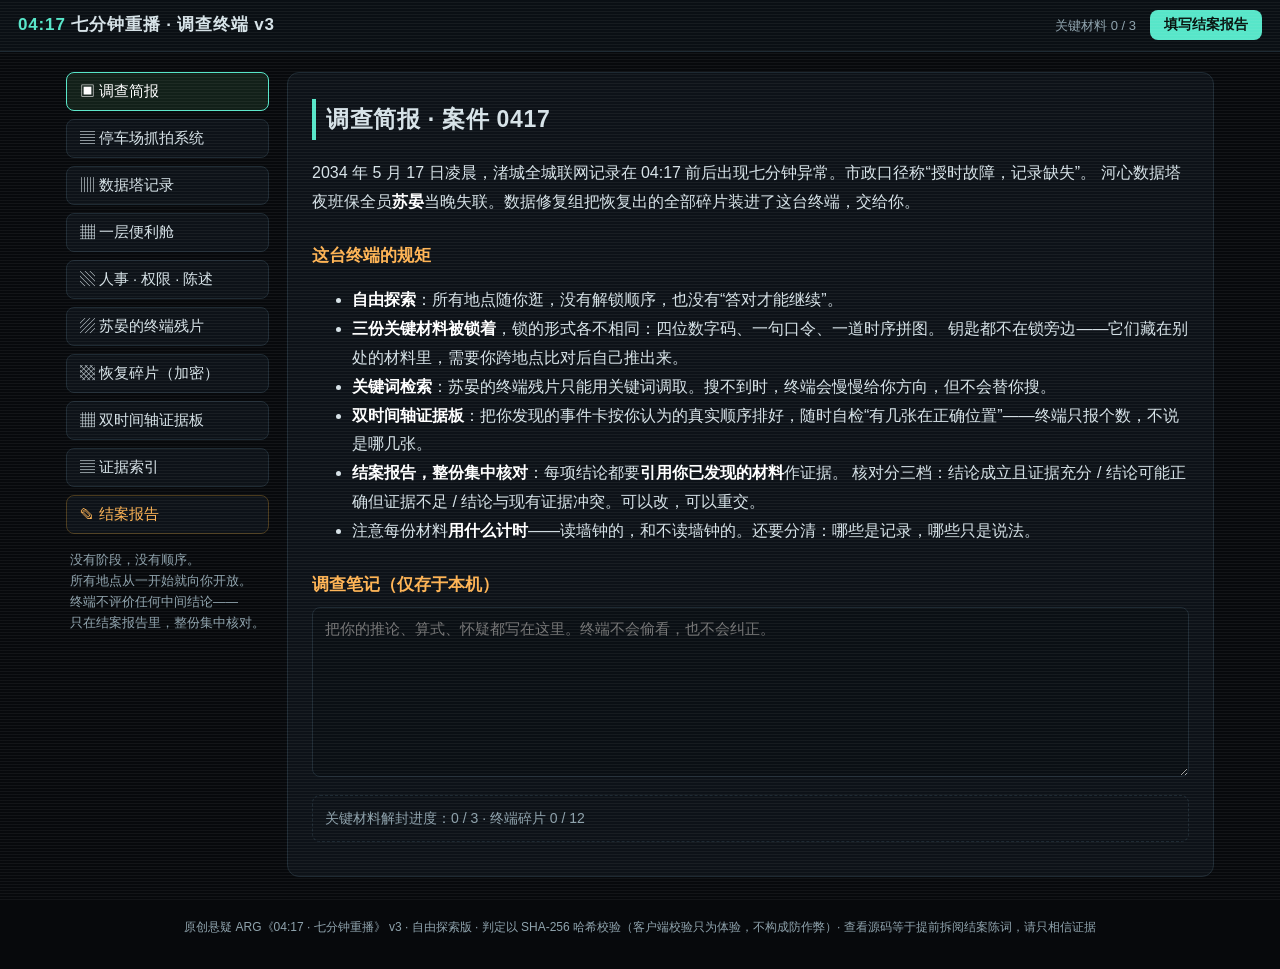
==== commit 75408724: "v3.1: playtest fixes - card-issuer template permission note; add contradictory coffee fragments M-23" ====
--- a/v3/index.html
+++ b/v3/index.html
@@ -232,7 +232,7 @@
 写入 ID   : 苏晏-03
 生成序列号 : SU03-B
 操作工牌   : GH-01
-附注      : 本机位于数据塔运维间，开启需当值工牌；日志保存在设备本地</pre></div>
+附注      : 本机位于数据塔运维间，开启需当值工牌；写入卡 ID 须调用卡务库模板，该调用限主管级权限；日志保存在设备本地</pre></div>
 
       <h3>市政维护现行记录（节选 · 滨江防洪闸）</h3>
       <div class="table-scroll">
@@ -563,7 +563,9 @@
   { id: "M-15", cat: "事件", keys: ["电梯", "货运", "货运梯", "计数器"], text: "货运梯的计数器是机械的。它响一次，就是一次，不会因为谁改了墙钟，就变成零次。" },
   { id: "M-17", cat: "事件", keys: ["回滚", "演练", "虹膜", "双因子"], text: "回滚演练的命令只能在 OPS-03 上按，虹膜加卡，缺一不可。当晚的虹膜名单——人事表上写着呢。" },
   { id: "M-19", cat: "物品", keys: ["防洪闸", "滨江", "汛期", "维护", "记录"], text: "A-01 里存的是滨江防洪闸的维护原始记录。去年汛期那次险情之后，有人很希望这份记录“不存在”。" },
-  { id: "M-21", cat: "事件", keys: ["制卡", "制卡机", "读卡头", "运维间"], text: "运维间的制卡机上周检修过，主管说读卡头老化。那台机器平时落灰——半夜里，谁会去开它呢？" }
+  { id: "M-21", cat: "事件", keys: ["制卡", "制卡机", "读卡头", "运维间"], text: "运维间的制卡机上周检修过，主管说读卡头老化。那台机器平时落灰——半夜里，谁会去开它呢？" },
+  { id: "M-23", cat: "物品", keys: ["咖啡", "咖啡机", "提神", "夜班"], text: "保全室的咖啡机坏了半年了，报修单我交了三回，至今没人来修。夜班全靠意志硬撑。" },
+  { id: "M-25", cat: "物品", keys: ["咖啡", "咖啡机", "陈默", "插头"], text: "咖啡机根本没坏。是陈默把插头拔了——她说我再这么喝下去，迟早要在值班的时候心跳过速。这叫“为我好”。" }
 ];
 const MATS = [
   { id: "park",   t: "停车场抓拍日志", src: "停车场" },
